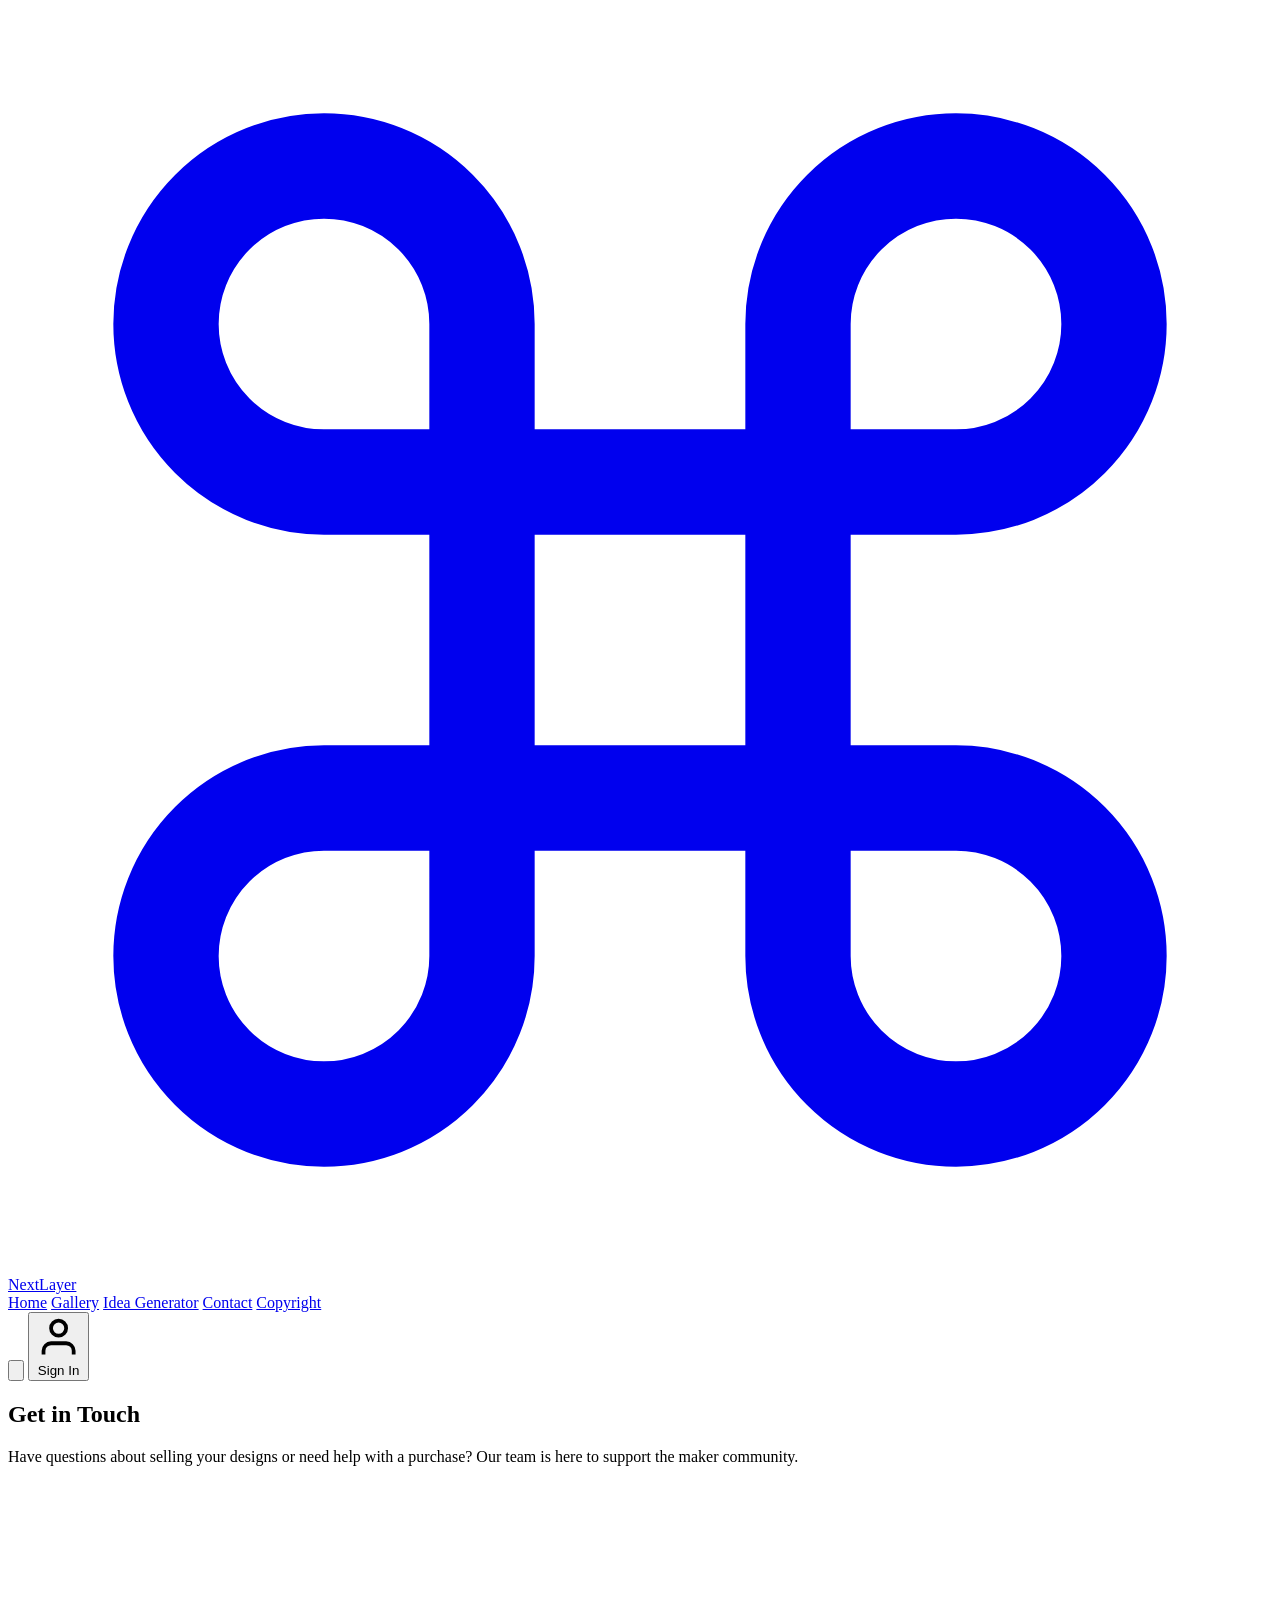
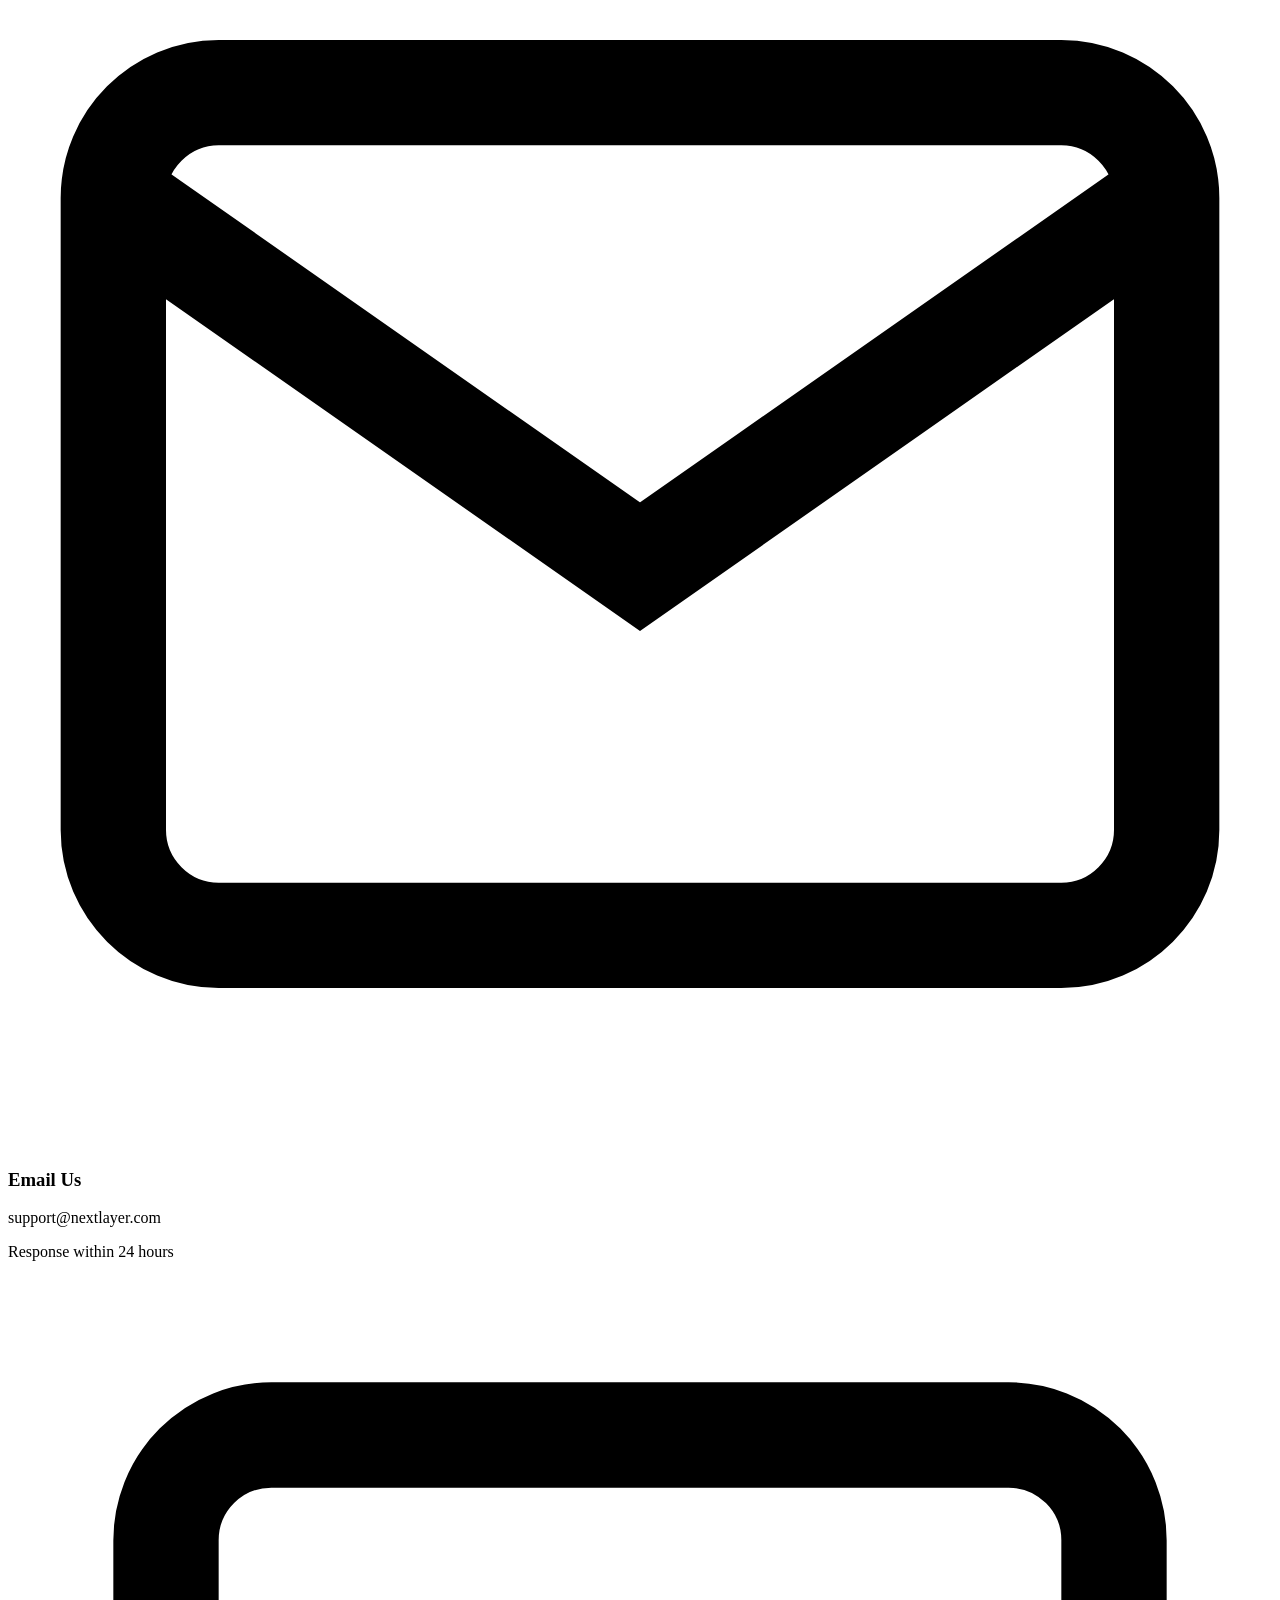
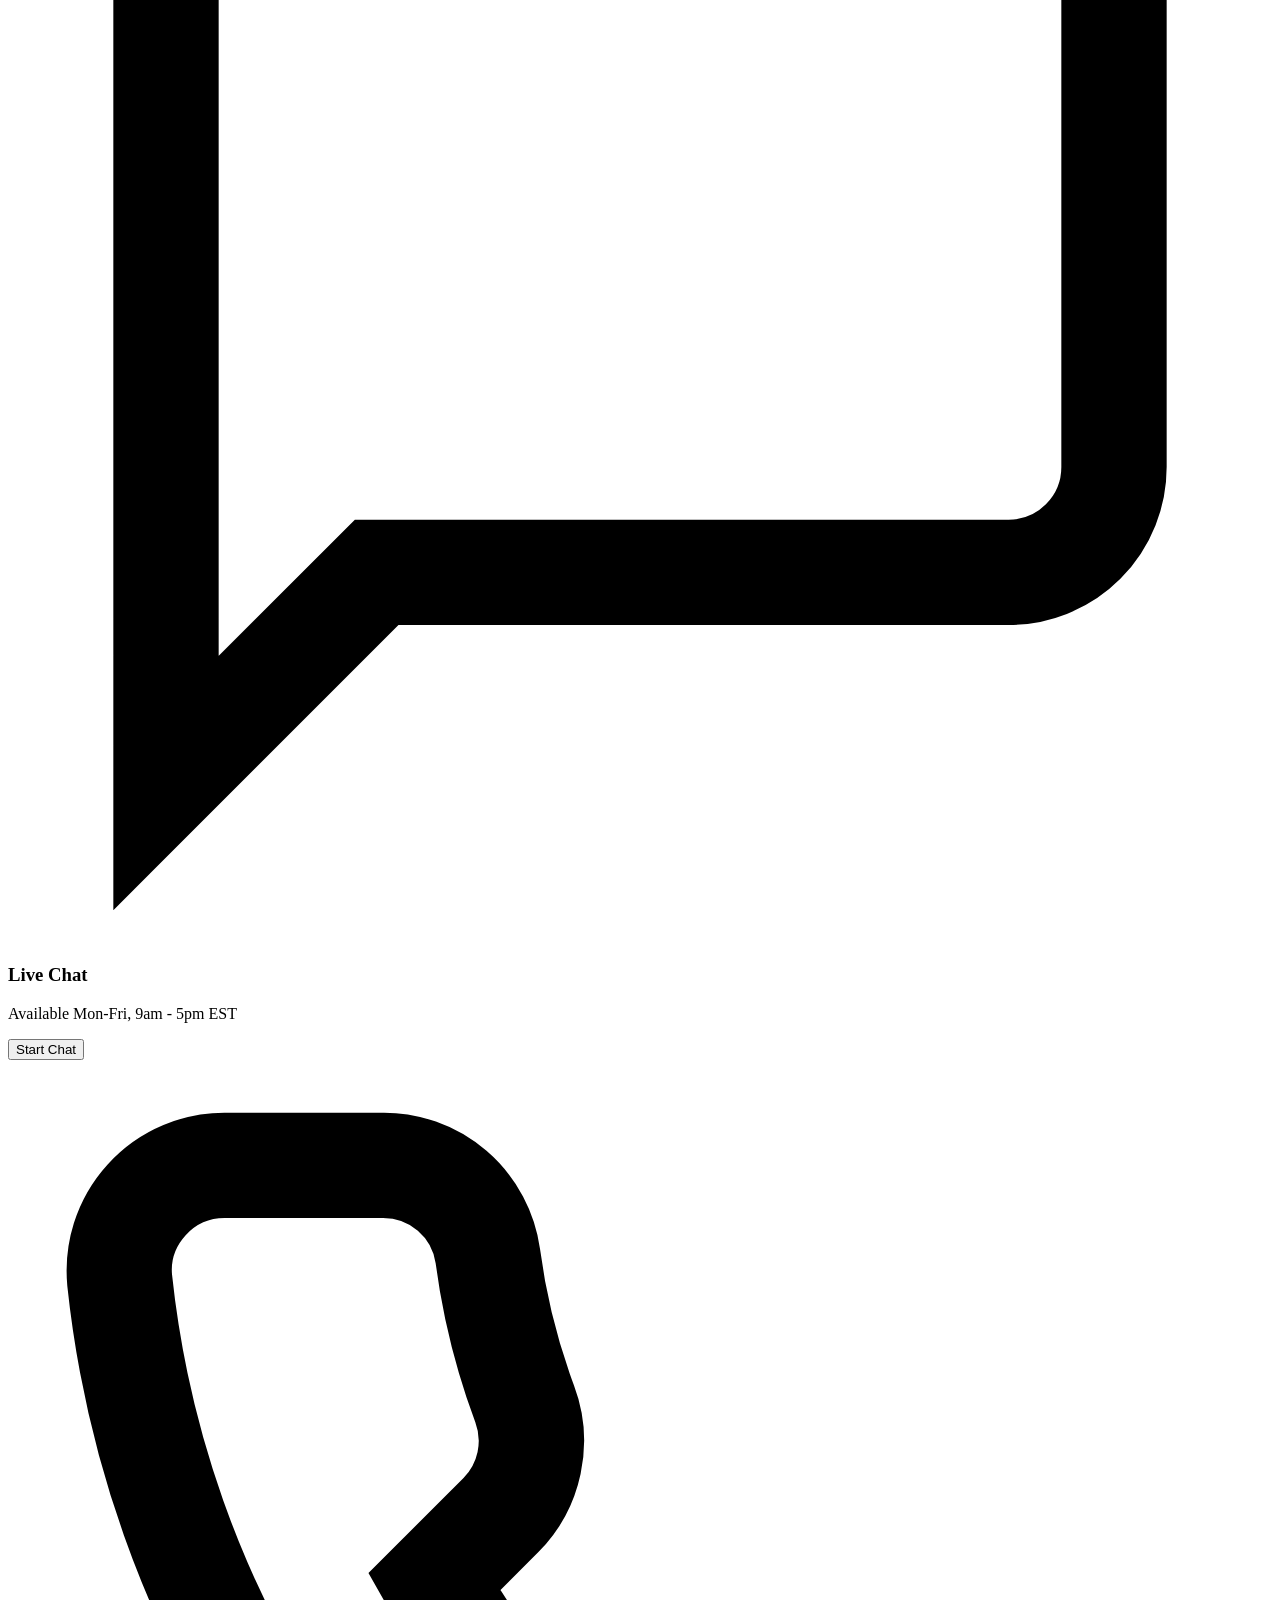
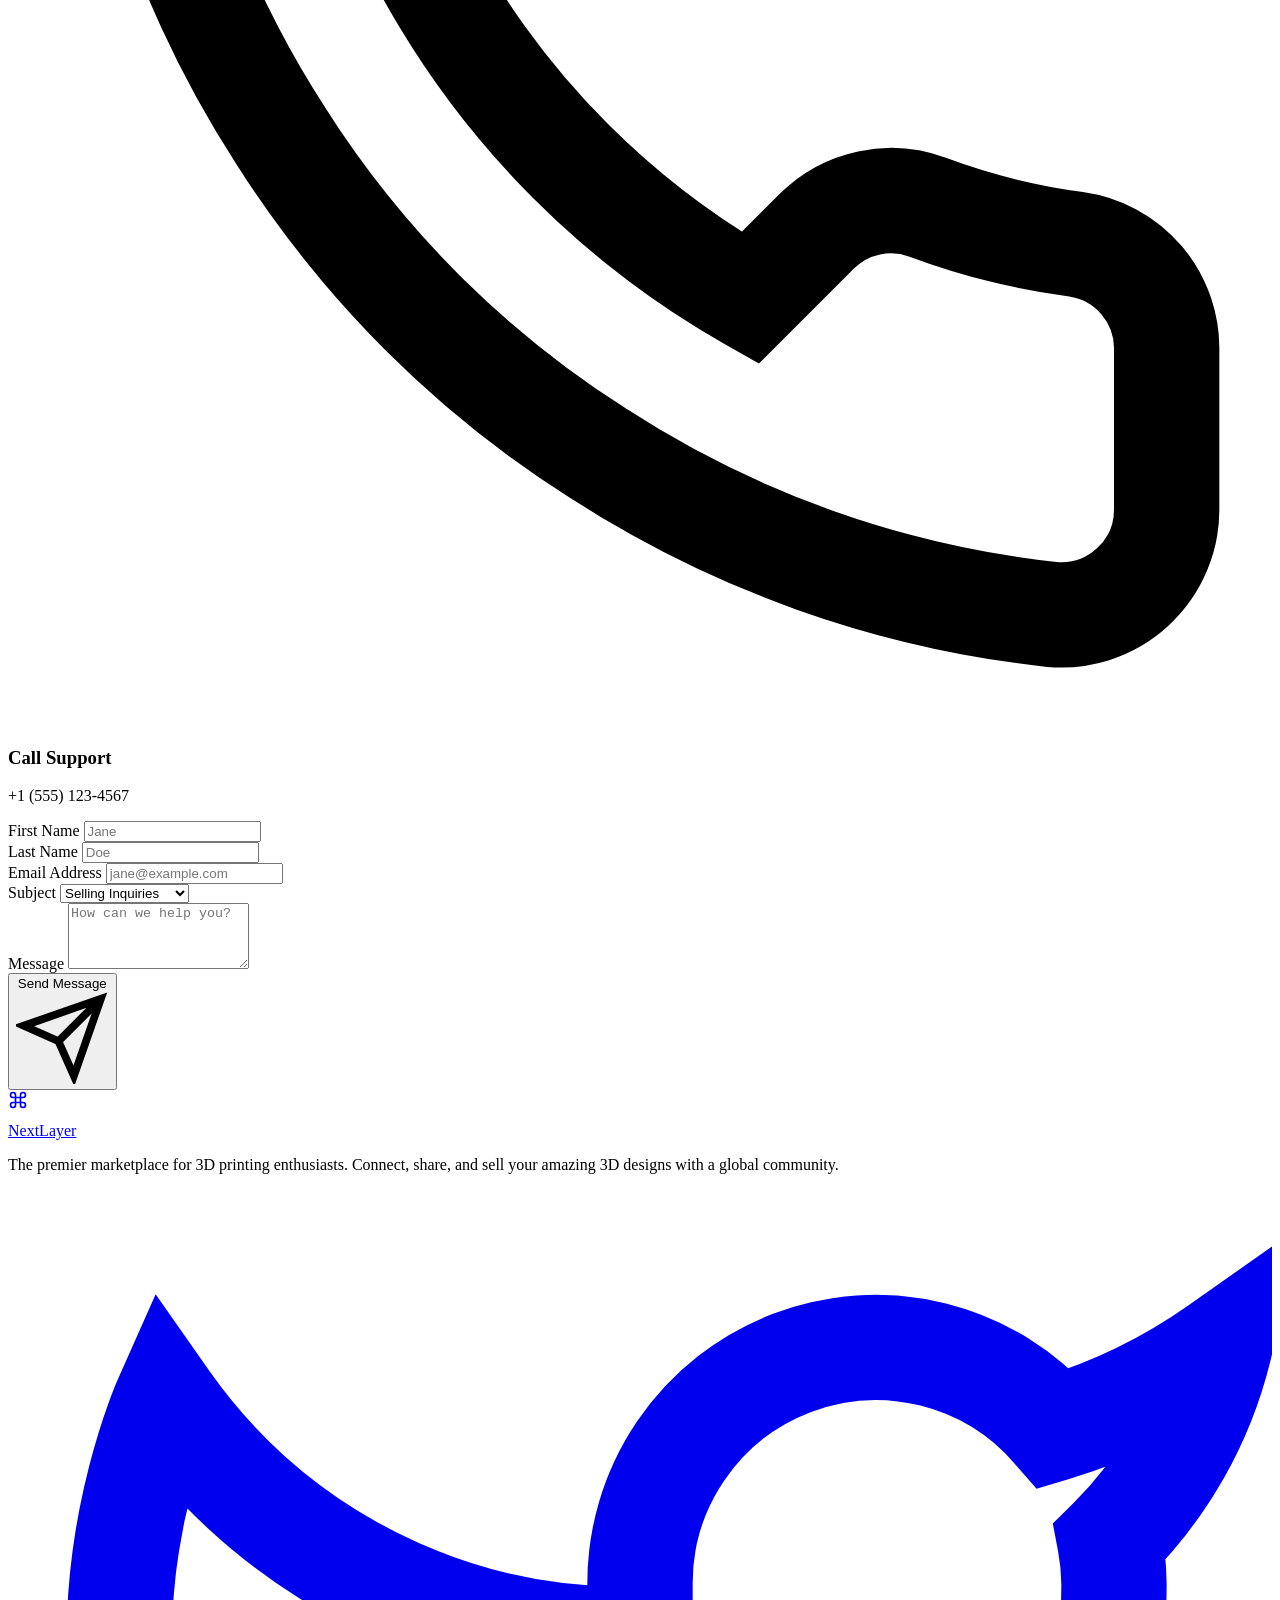
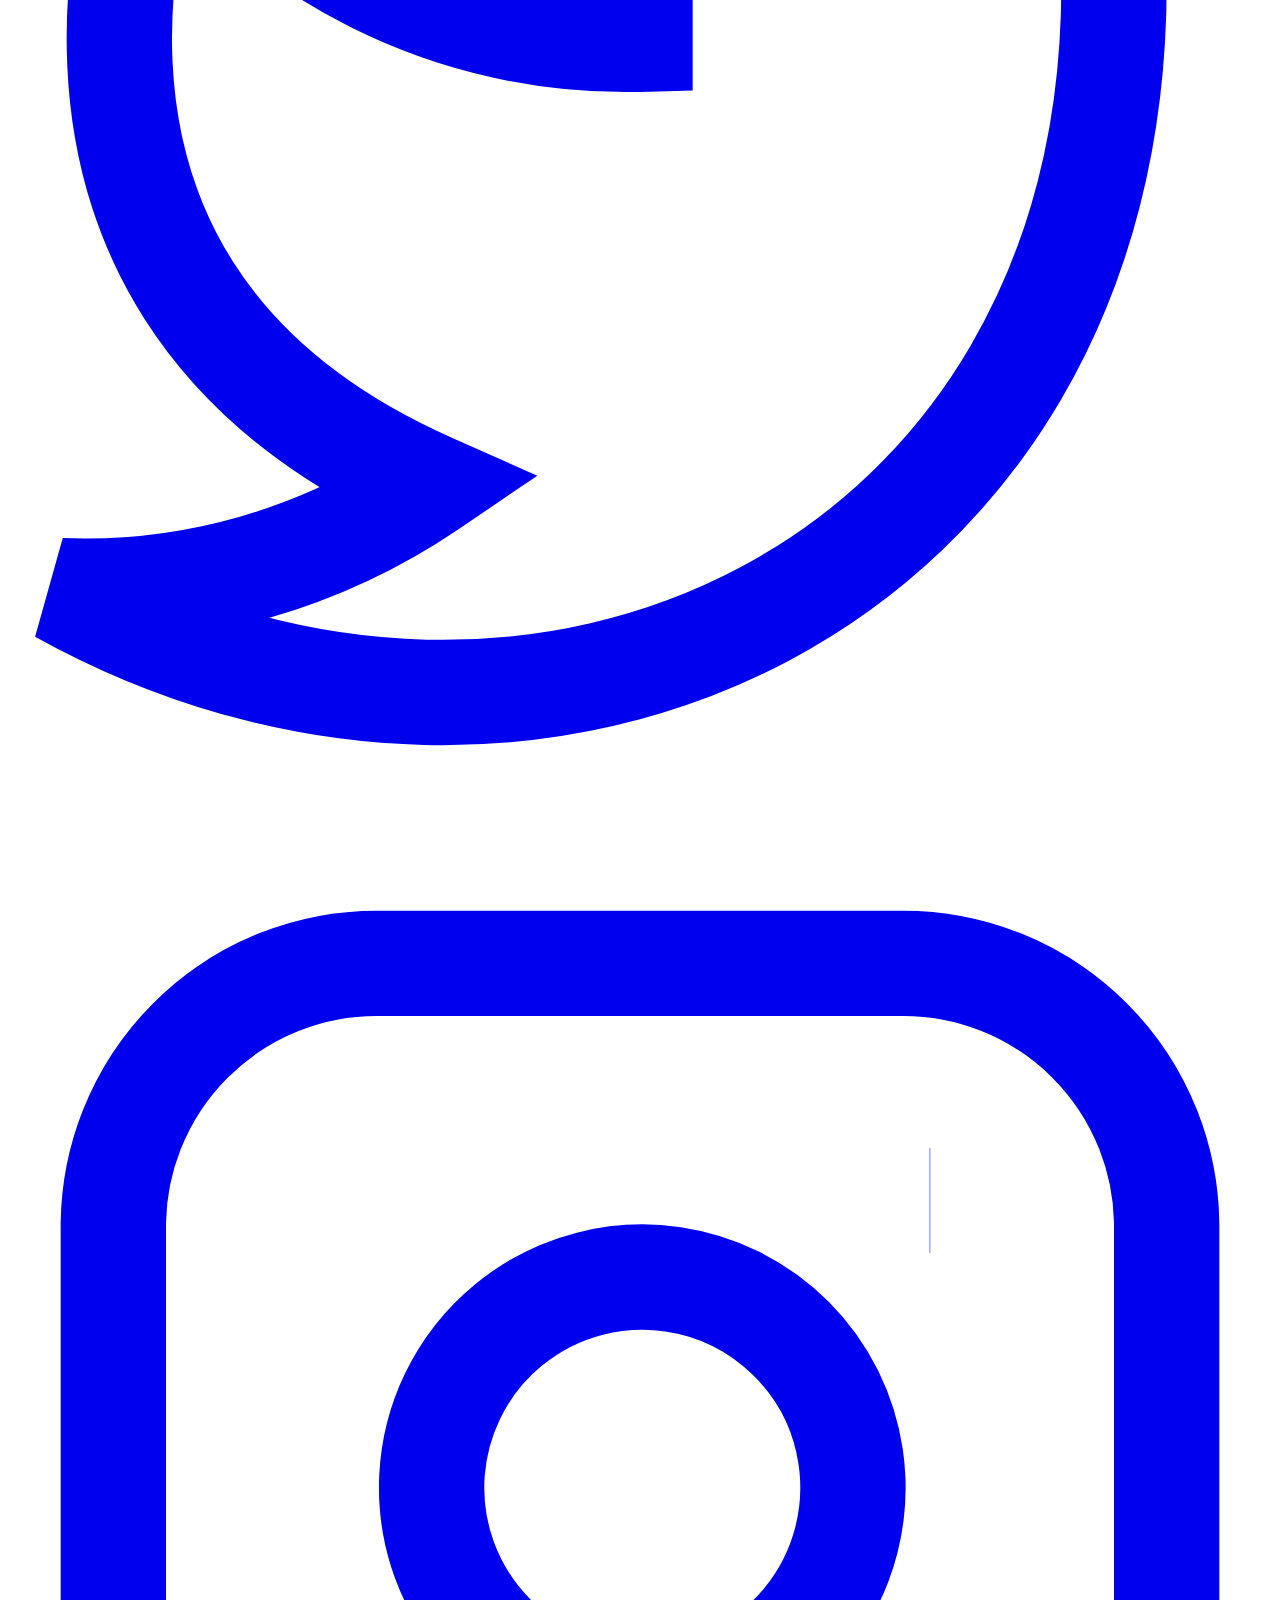
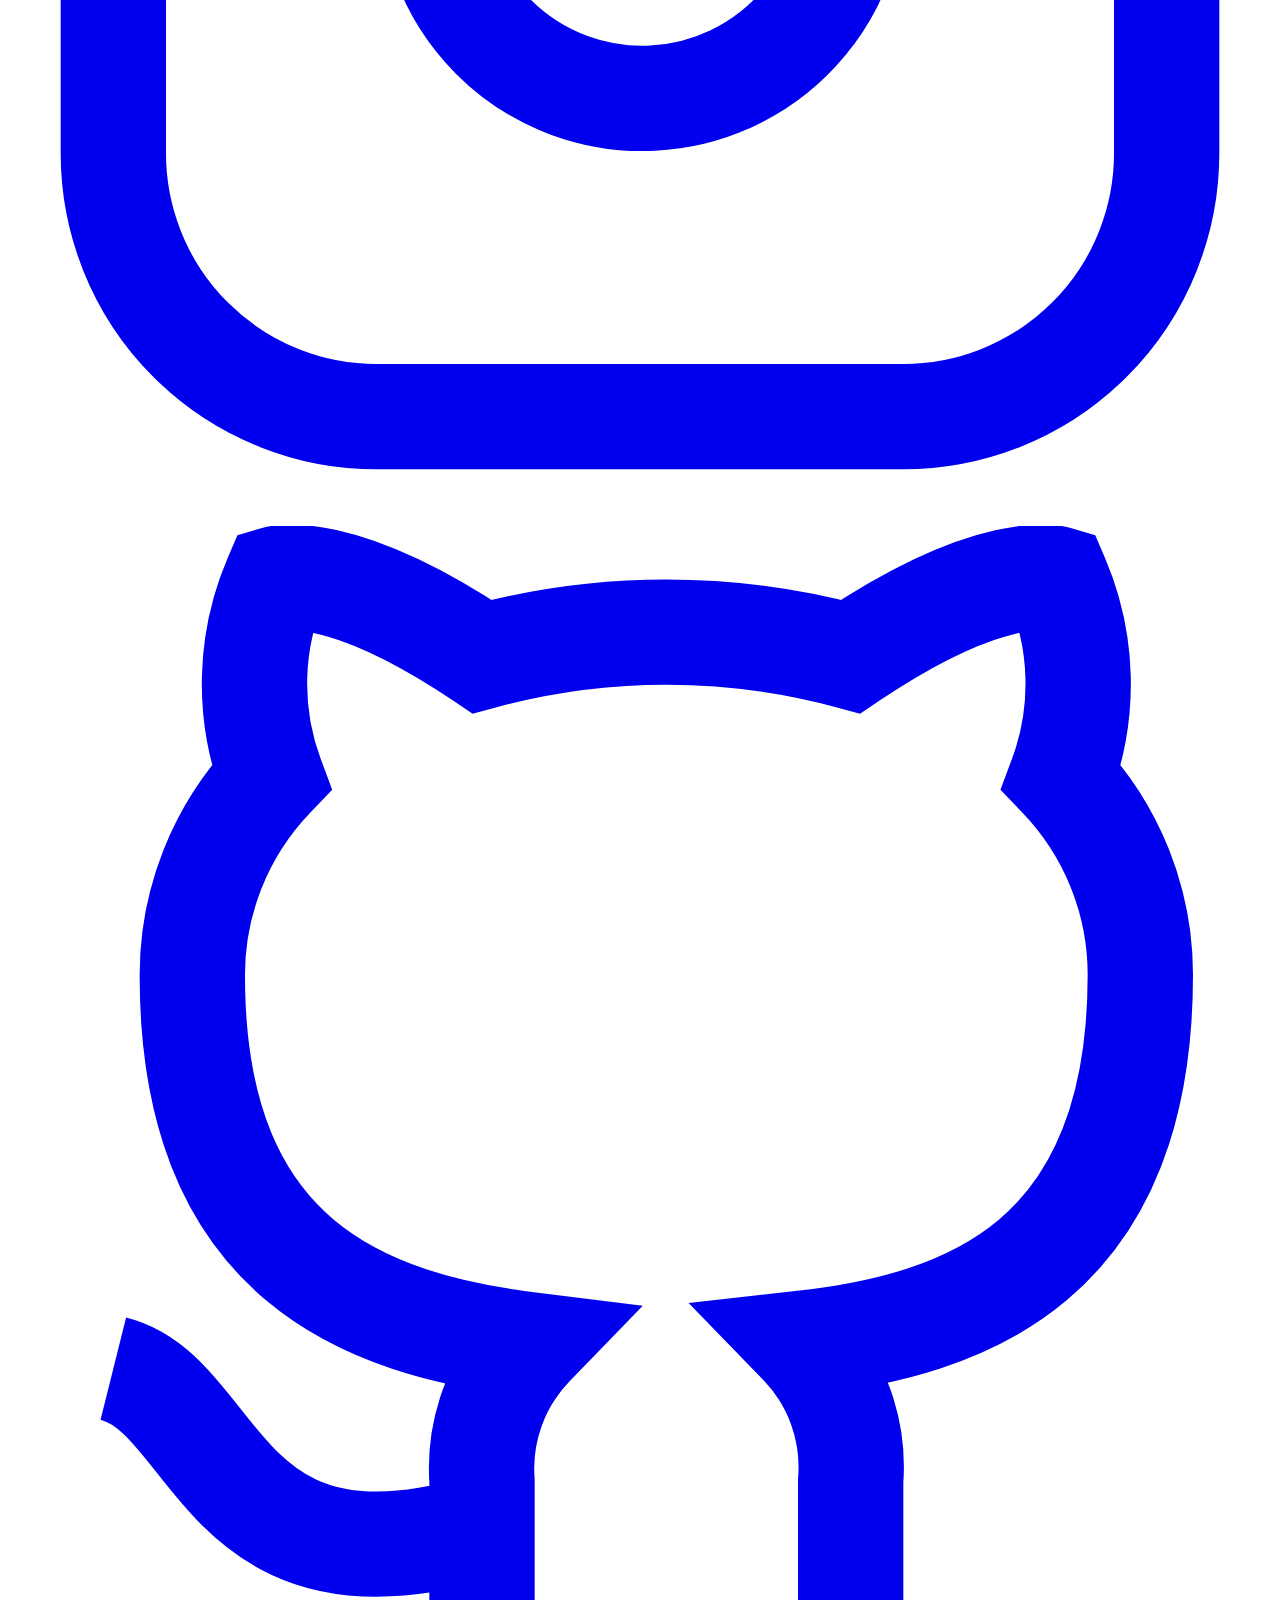
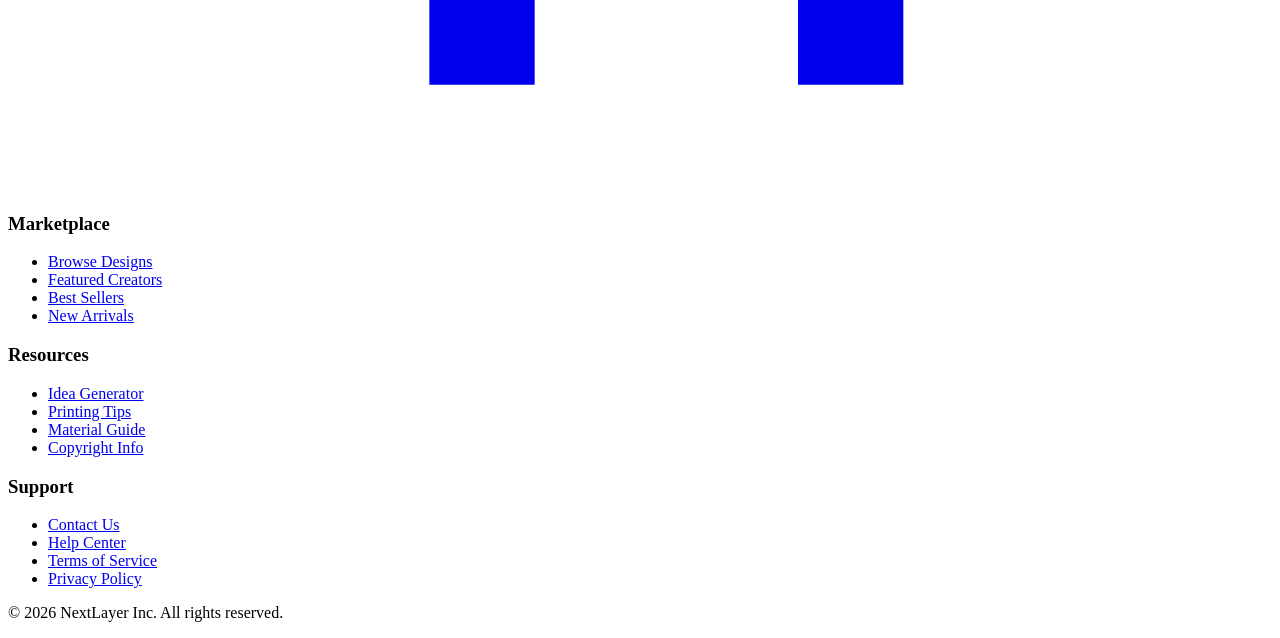
==== contact.html @ 0b41733d "Add files via upload" ====
<!DOCTYPE html>
<html lang="en">
<head>
    <meta charset="UTF-8">
    <meta name="viewport" content="width=device-width, initial-scale=1.0">
    <title>Contact - NextLayer</title>
    <link rel="stylesheet" href="styles/main.css">
    <link rel="preconnect" href="https://fonts.googleapis.com">
    <link rel="preconnect" href="https://fonts.gstatic.com" crossorigin>
    <link href="https://fonts.googleapis.com/css2?family=Inter:wght@400;500;600;700;800;900&display=swap" rel="stylesheet">
</head>
<body>
    <!-- Navigation -->
    <nav class="navbar">
        <div class="container navbar-container">
            <a href="index.html" class="navbar-logo">
                <div class="logo-icon">
                    <svg viewBox="0 0 24 24" fill="none" stroke="currentColor" stroke-width="2">
                        <path d="M18 3a3 3 0 00-3 3v12a3 3 0 003 3 3 3 0 003-3 3 3 0 00-3-3H6a3 3 0 00-3 3 3 3 0 003 3 3 3 0 003-3V6a3 3 0 00-3-3 3 3 0 00-3 3 3 3 0 003 3h12a3 3 0 003-3 3 3 0 00-3-3z"/>
                    </svg>
                </div>
                <span class="logo-text">NextLayer</span>
            </a>

            <div class="navbar-menu">
                <a href="index.html" class="navbar-link">Home</a>
                <a href="gallery.html" class="navbar-link">Gallery</a>
                <a href="generator.html" class="navbar-link">Idea Generator</a>
                <a href="contact.html" class="navbar-link active">Contact</a>
                <a href="copyright.html" class="navbar-link">Copyright</a>
            </div>

            <div class="navbar-actions">
                <button class="search-btn" aria-label="Search">
                    <svg class="icon" viewBox="0 0 24 24" fill="none" stroke="currentColor" stroke-width="2">
                        <circle cx="11" cy="11" r="8"/>
                        <path d="m21 21-4.35-4.35"/>
                    </svg>
                </button>
                <button class="signin-btn">
                    <svg class="icon" viewBox="0 0 24 24" fill="none" stroke="currentColor" stroke-width="2">
                        <path d="M20 21v-2a4 4 0 00-4-4H8a4 4 0 00-4 4v2"/>
                        <circle cx="12" cy="7" r="4"/>
                    </svg>
                    <span>Sign In</span>
                </button>
            </div>
        </div>
    </nav>

    <!-- Contact Section -->
    <section class="contact-section">
        <div class="container">
            <div class="contact-grid">
                <div class="contact-info">
                    <h1 class="page-title">Get in Touch</h1>
                    <p class="contact-intro">
                        Have questions about selling your designs or need help with a purchase? Our team is here to support the maker community.
                    </p>

                    <div class="contact-methods">
                        <div class="contact-method">
                            <div class="contact-icon bg-indigo">
                                <svg viewBox="0 0 24 24" fill="none" stroke="currentColor" stroke-width="2">
                                    <path d="M4 4h16c1.1 0 2 .9 2 2v12c0 1.1-.9 2-2 2H4c-1.1 0-2-.9-2-2V6c0-1.1.9-2 2-2z"/>
                                    <polyline points="22,6 12,13 2,6"/>
                                </svg>
                            </div>
                            <div class="contact-details">
                                <h3 class="contact-title">Email Us</h3>
                                <p class="contact-text">support@nextlayer.com</p>
                                <p class="contact-badge">Response within 24 hours</p>
                            </div>
                        </div>

                        <div class="contact-method">
                            <div class="contact-icon bg-purple">
                                <svg viewBox="0 0 24 24" fill="none" stroke="currentColor" stroke-width="2">
                                    <path d="M21 15a2 2 0 01-2 2H7l-4 4V5a2 2 0 012-2h14a2 2 0 012 2z"/>
                                </svg>
                            </div>
                            <div class="contact-details">
                                <h3 class="contact-title">Live Chat</h3>
                                <p class="contact-text">Available Mon-Fri, 9am - 5pm EST</p>
                                <button class="contact-link">Start Chat</button>
                            </div>
                        </div>

                        <div class="contact-method">
                            <div class="contact-icon bg-orange">
                                <svg viewBox="0 0 24 24" fill="none" stroke="currentColor" stroke-width="2">
                                    <path d="M22 16.92v3a2 2 0 01-2.18 2 19.79 19.79 0 01-8.63-3.07 19.5 19.5 0 01-6-6 19.79 19.79 0 01-3.07-8.67A2 2 0 014.11 2h3a2 2 0 012 1.72 12.84 12.84 0 00.7 2.81 2 2 0 01-.45 2.11L8.09 9.91a16 16 0 006 6l1.27-1.27a2 2 0 012.11-.45 12.84 12.84 0 002.81.7A2 2 0 0122 16.92z"/>
                                </svg>
                            </div>
                            <div class="contact-details">
                                <h3 class="contact-title">Call Support</h3>
                                <p class="contact-text">+1 (555) 123-4567</p>
                            </div>
                        </div>
                    </div>
                </div>

                <div class="contact-form-wrapper">
                    <form class="contact-form">
                        <div class="form-row">
                            <div class="form-group">
                                <label class="form-label">First Name</label>
                                <input type="text" class="form-input" placeholder="Jane" required>
                            </div>
                            <div class="form-group">
                                <label class="form-label">Last Name</label>
                                <input type="text" class="form-input" placeholder="Doe" required>
                            </div>
                        </div>
                        <div class="form-group">
                            <label class="form-label">Email Address</label>
                            <input type="email" class="form-input" placeholder="jane@example.com" required>
                        </div>
                        <div class="form-group">
                            <label class="form-label">Subject</label>
                            <select class="form-input">
                                <option>Selling Inquiries</option>
                                <option>Purchase Support</option>
                                <option>Technical Issue</option>
                                <option>Other</option>
                            </select>
                        </div>
                        <div class="form-group">
                            <label class="form-label">Message</label>
                            <textarea class="form-input form-textarea" rows="4" placeholder="How can we help you?" required></textarea>
                        </div>
                        <button type="submit" class="btn btn-primary btn-full">
                            <span>Send Message</span>
                            <svg class="icon" viewBox="0 0 24 24" fill="none" stroke="currentColor" stroke-width="2">
                                <path d="M22 2L11 13M22 2l-7 20-4-9-9-4 20-7z"/>
                            </svg>
                        </button>
                    </form>
                </div>
            </div>
        </div>
    </section>

    <!-- Footer -->
    <footer class="footer">
        <div class="container footer-container">
            <div class="footer-grid">
                <div>
                    <a href="index.html" class="footer-brand">
                        <div class="logo-icon" style="width: 32px; height: 32px;">
                            <svg viewBox="0 0 24 24" fill="none" stroke="currentColor" stroke-width="2" style="width: 20px; height: 20px;">
                                <path d="M18 3a3 3 0 00-3 3v12a3 3 0 003 3 3 3 0 003-3 3 3 0 00-3-3H6a3 3 0 00-3 3 3 3 0 003 3 3 3 0 003-3V6a3 3 0 00-3-3 3 3 0 00-3 3 3 3 0 003 3h12a3 3 0 003-3 3 3 0 00-3-3z"/>
                            </svg>
                        </div>
                        <span class="logo-text">NextLayer</span>
                    </a>
                    <p class="footer-description">
                        The premier marketplace for 3D printing enthusiasts. Connect, share, and sell your amazing 3D designs with a global community.
                    </p>
                    <div class="social-links">
                        <a href="#" class="social-link" aria-label="Twitter">
                            <svg viewBox="0 0 24 24" fill="none" stroke="currentColor" stroke-width="2">
                                <path d="M23 3a10.9 10.9 0 01-3.14 1.53 4.48 4.48 0 00-7.86 3v1A10.66 10.66 0 013 4s-4 9 5 13a11.64 11.64 0 01-7 2c9 5 20 0 20-11.5a4.5 4.5 0 00-.08-.83A7.72 7.72 0 0023 3z"/>
                            </svg>
                        </a>
                        <a href="#" class="social-link" aria-label="Instagram">
                            <svg viewBox="0 0 24 24" fill="none" stroke="currentColor" stroke-width="2">
                                <rect x="2" y="2" width="20" height="20" rx="5" ry="5"/>
                                <path d="M16 11.37A4 4 0 1112.63 8 4 4 0 0116 11.37z"/>
                                <line x1="17.5" y1="6.5" x2="17.51" y2="6.5"/>
                            </svg>
                        </a>
                        <a href="#" class="social-link" aria-label="GitHub">
                            <svg viewBox="0 0 24 24" fill="none" stroke="currentColor" stroke-width="2">
                                <path d="M9 19c-5 1.5-5-2.5-7-3m14 6v-3.87a3.37 3.37 0 00-.94-2.61c3.14-.35 6.44-1.54 6.44-7A5.44 5.44 0 0020 4.77 5.07 5.07 0 0019.91 1S18.73.65 16 2.48a13.38 13.38 0 00-7 0C6.27.65 5.09 1 5.09 1A5.07 5.07 0 005 4.77a5.44 5.44 0 00-1.5 3.78c0 5.42 3.3 6.61 6.44 7A3.37 3.37 0 009 18.13V22"/>
                            </svg>
                        </a>
                    </div>
                </div>

                <div>
                    <h3 class="footer-section-title">Marketplace</h3>
                    <ul class="footer-links">
                        <li><a href="gallery.html" class="footer-link">Browse Designs</a></li>
                        <li><a href="#" class="footer-link">Featured Creators</a></li>
                        <li><a href="#" class="footer-link">Best Sellers</a></li>
                        <li><a href="#" class="footer-link">New Arrivals</a></li>
                    </ul>
                </div>

                <div>
                    <h3 class="footer-section-title">Resources</h3>
                    <ul class="footer-links">
                        <li><a href="generator.html" class="footer-link">Idea Generator</a></li>
                        <li><a href="#" class="footer-link">Printing Tips</a></li>
                        <li><a href="#" class="footer-link">Material Guide</a></li>
                        <li><a href="copyright.html" class="footer-link">Copyright Info</a></li>
                    </ul>
                </div>

                <div>
                    <h3 class="footer-section-title">Support</h3>
                    <ul class="footer-links">
                        <li><a href="contact.html" class="footer-link">Contact Us</a></li>
                        <li><a href="#" class="footer-link">Help Center</a></li>
                        <li><a href="#" class="footer-link">Terms of Service</a></li>
                        <li><a href="#" class="footer-link">Privacy Policy</a></li>
                    </ul>
                </div>
            </div>
            <div class="footer-bottom">
                <p class="footer-copyright">&copy; 2026 NextLayer Inc. All rights reserved.</p>
            </div>
        </div>
    </footer>
</body>
</html>
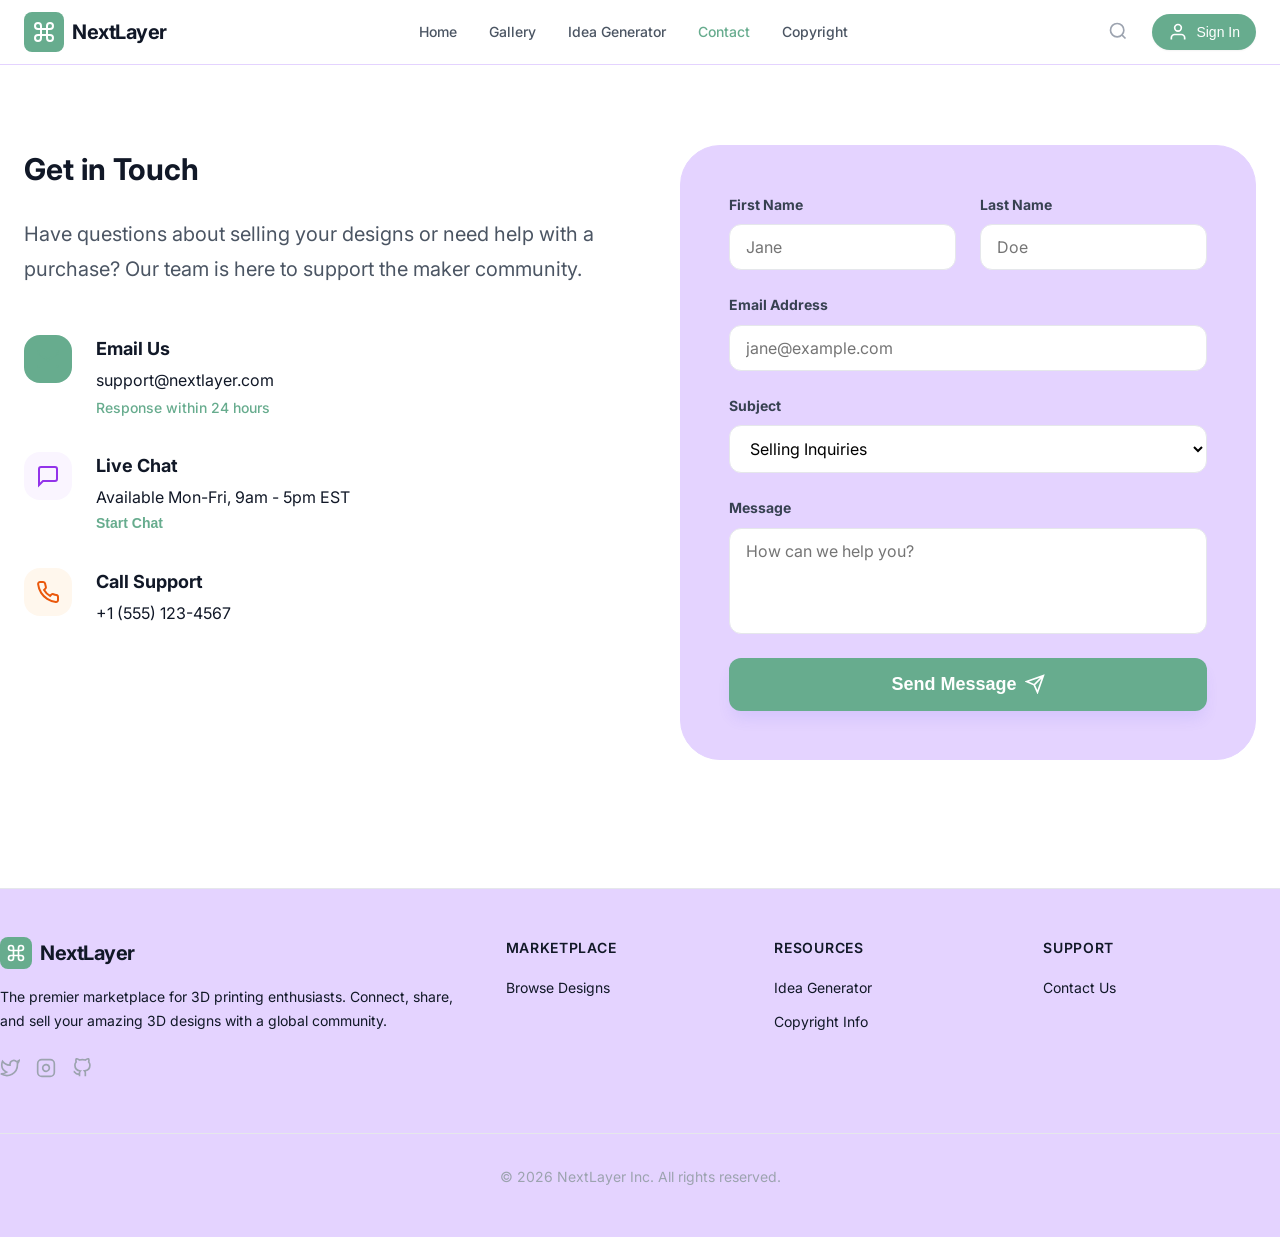
==== commit 79777035: "Add files via upload" ====
--- a/contact.html
+++ b/contact.html
@@ -182,9 +182,6 @@
                     <h3 class="footer-section-title">Marketplace</h3>
                     <ul class="footer-links">
                         <li><a href="gallery.html" class="footer-link">Browse Designs</a></li>
-                        <li><a href="#" class="footer-link">Featured Creators</a></li>
-                        <li><a href="#" class="footer-link">Best Sellers</a></li>
-                        <li><a href="#" class="footer-link">New Arrivals</a></li>
                     </ul>
                 </div>
 
@@ -192,8 +189,6 @@
                     <h3 class="footer-section-title">Resources</h3>
                     <ul class="footer-links">
                         <li><a href="generator.html" class="footer-link">Idea Generator</a></li>
-                        <li><a href="#" class="footer-link">Printing Tips</a></li>
-                        <li><a href="#" class="footer-link">Material Guide</a></li>
                         <li><a href="copyright.html" class="footer-link">Copyright Info</a></li>
                     </ul>
                 </div>
@@ -202,9 +197,6 @@
                     <h3 class="footer-section-title">Support</h3>
                     <ul class="footer-links">
                         <li><a href="contact.html" class="footer-link">Contact Us</a></li>
-                        <li><a href="#" class="footer-link">Help Center</a></li>
-                        <li><a href="#" class="footer-link">Terms of Service</a></li>
-                        <li><a href="#" class="footer-link">Privacy Policy</a></li>
                     </ul>
                 </div>
             </div>
--- a/styles/main.css
+++ b/styles/main.css
@@ -0,0 +1,1575 @@
+/* Reset and Base Styles */
+* {
+    margin: 0;
+    padding: 0;
+    box-sizing: border-box;
+}
+
+:root {
+    --color-purple: #e4d3ff;
+    --color-green: #67ac8e;
+    --color-pink: #ffb4b4;
+    --color-brown: #ae7373;
+    --color-gray-200: #e5e7eb;
+    --color-gray-400: #9ca3af;
+    --color-gray-500: #6b7280;
+    --color-gray-600: #4b5563;
+    --color-gray-700: #374151;
+    --color-gray-900: #111827;
+    --color-white: #ffffff;
+    --color-green-100: #d1fae5;
+    --color-green-600: #059669;
+    --color-blue-50: #eff6ff;
+    --color-blue-600: #2563eb;
+    --color-purple-50: #faf5ff;
+    --color-purple-600: #9333ea;
+    --color-orange-50: #fff7ed;
+    --color-orange-600: #ea580c;
+    --color-red-50: #fef2f2;
+    --color-red-600: #dc2626;
+}
+
+body {
+    font-family: "Playpen Sans",'Inter', -apple-system, BlinkMacSystemFont, 'Segoe UI', sans-serif;
+    color: var(--color-gray-900);
+    background-color: var(--color-white);
+    line-height: 1.6;
+    overflow-x: hidden;
+}
+
+.container {
+    max-width: 1280px;
+    margin: 0 auto;
+    padding: 0 1.5rem;
+}
+
+/* Navigation */
+.navbar {
+    position: sticky;
+    top: 0;
+    z-index: 1000;
+    background-color: rgba(255, 255, 255, 0.8);
+    backdrop-filter: blur(12px);
+    border-bottom: 1px solid var(--color-purple);
+}
+
+.navbar-container {
+    display: flex;
+    justify-content: space-between;
+    align-items: center;
+    height: 64px;
+}
+
+.navbar-logo {
+    display: flex;
+    align-items: center;
+    gap: 0.5rem;
+    text-decoration: none;
+    color: var(--color-gray-900);
+}
+
+.logo-icon {
+    width: 40px;
+    height: 40px;
+    background-color: var(--color-green);
+    border-radius: 0.5rem;
+    display: flex;
+    align-items: center;
+    justify-content: center;
+    color: var(--color-white);
+}
+
+.logo-icon svg {
+    width: 24px;
+    height: 24px;
+}
+
+.logo-text {
+    font-size: 1.25rem;
+    font-weight: 700;
+    letter-spacing: -0.025em;
+}
+
+.navbar-menu {
+    display: flex;
+    align-items: center;
+    gap: 2rem;
+}
+
+.navbar-link {
+    text-decoration: none;
+    color: var(--color-gray-600);
+    font-size: 0.875rem;
+    font-weight: 500;
+    transition: color 0.2s;
+}
+
+.navbar-link:hover,
+.navbar-link.active {
+    color: var(--color-green);
+}
+
+.navbar-actions {
+    display: flex;
+    align-items: center;
+    gap: 1rem;
+}
+
+.search-btn {
+    background: none;
+    border: none;
+    padding: 0.5rem;
+    color: var(--color-gray-400);
+    cursor: pointer;
+    transition: color 0.2s;
+}
+
+.search-btn:hover {
+    color: var(--color-green);
+}
+
+.signin-btn {
+    display: flex;
+    align-items: center;
+    gap: 0.5rem;
+    padding: 0.5rem 1rem;
+    background-color: var(--color-green);
+    color: var(--color-white);
+    border: none;
+    border-radius: 9999px;
+    font-size: 0.875rem;
+    font-weight: 500;
+    cursor: pointer;
+    box-shadow: 0 1px 2px rgba(0, 0, 0, 0.05);
+    transition: background-color 0.2s;
+}
+
+.signin-btn:hover {
+    background-color: var(--color-green);
+}
+
+.mobile-menu-btn {
+    display: none;
+    background: none;
+    border: none;
+    padding: 0.5rem;
+    color: var(--color-gray-600);
+    cursor: pointer;
+}
+
+.mobile-menu {
+    display: none;
+    background-color: var(--color-white);
+    border-bottom: 1px solid var(--color-purple);
+    padding: 1rem;
+}
+
+.mobile-menu.active {
+    display: block;
+}
+
+.mobile-menu-link {
+    display: block;
+    padding: 0.75rem;
+    text-decoration: none;
+    color: var(--color-gray-700);
+    font-weight: 500;
+    border-radius: 0.375rem;
+    transition: all 0.2s;
+}
+
+.mobile-menu-link:hover {
+    color: var(--color-green);
+    background-color: var(--color-purple);
+}
+
+/* Hero Section */
+.hero-section {
+    padding: 5rem 0 8rem;
+    background-color: var(--color-purple);
+}
+
+.hero-grid {
+    display: grid;
+    grid-template-columns: 1fr;
+    gap: 3rem;
+    align-items: center;
+}
+
+.hero-title {
+    font-size: 3rem;
+    font-weight: 700;
+    line-height: 1.1;
+    color: var(--color-gray-900);
+    margin-bottom: 1.5rem;
+}
+
+.text-gradient {
+    color: var(--color-green);
+}
+
+.hero-description {
+    font-size: 1.25rem;
+    color: var(--color-gray-600);
+    line-height: 1.75;
+    max-width: 32rem;
+    margin-bottom: 2.5rem;
+}
+
+.hero-buttons {
+    display: flex;
+    flex-direction: column;
+    gap: 1rem;
+}
+
+.btn {
+    display: inline-flex;
+    align-items: center;
+    justify-content: center;
+    gap: 0.5rem;
+    padding: 1rem 2rem;
+    border-radius: 0.75rem;
+    font-weight: 700;
+    font-size: 1.125rem;
+    text-decoration: none;
+    border: none;
+    cursor: pointer;
+    transition: all 0.3s;
+}
+
+.btn-primary {
+    background-color: var(--color-green);
+    color: var(--color-white);
+    box-shadow: 0 10px 15px -3px rgba(79, 70, 229, 0.1);
+}
+
+.btn-primary:hover {
+    background-color: var(--color-green);
+    box-shadow: 0 20px 25px -5px rgba(79, 70, 229, 0.2);
+}
+
+.btn-secondary {
+    background-color: var(--color-white);
+    color: var(--color-gray-900);
+    border: 2px solid var(--color-purple);
+}
+
+.btn-secondary:hover {
+    background-color: var(--color-purple);
+}
+
+.btn-secondary-white {
+    background-color: rgba(255, 255, 255, 0.1);
+    color: var(--color-white);
+}
+
+.btn-secondary-white:hover {
+    background-color: rgba(255, 255, 255, 0.2);
+}
+
+.btn-outline {
+    background-color: var(--color-white);
+    color: var(--color-gray-700);
+    border: 1px solid var(--color-gray-200);
+    padding: 0.5rem 1.5rem;
+    font-size: 0.875rem;
+    border-radius: 0.5rem;
+}
+
+.btn-outline:hover {
+    background-color: var(--color-purple);
+}
+
+.btn-white {
+    background-color: var(--color-white);
+    color: var(--color-green);
+    padding: 0.75rem 2rem;
+}
+
+.btn-white:hover {
+    background-color: var(--color-purple);
+}
+
+.google-icon {
+    width: 20px;
+    height: 20px;
+}
+
+.icon {
+    width: 20px;
+    height: 20px;
+}
+
+.image-container {
+    position: relative;
+    border-radius: 1rem;
+    overflow: hidden;
+    box-shadow: 0 25px 50px -12px rgba(0, 0, 0, 0.25);
+    border: 8px solid var(--color-white);
+}
+
+.main-image {
+    width: 100%;
+    height: 500px;
+    object-fit: cover;
+    display: block;
+}
+
+.stat-card {
+    display: none;
+    position: absolute;
+    bottom: -1.5rem;
+    left: -1.5rem;
+    background-color: var(--color-white);
+    padding: 1.5rem;
+    border-radius: 1rem;
+    box-shadow: 0 20px 25px -5px rgba(0, 0, 0, 0.1);
+    border: 1px solid var(--color-purple);
+}
+
+.stat-icon {
+    width: 48px;
+    height: 48px;
+    background-color: var(--color-green-100);
+    border-radius: 9999px;
+    display: flex;
+    align-items: center;
+    justify-content: center;
+    color: var(--color-green-600);
+}
+
+.stat-icon svg {
+    width: 24px;
+    height: 24px;
+}
+
+.stat-value {
+    font-size: 0.875rem;
+    font-weight: 700;
+    color: var(--color-gray-900);
+}
+
+.stat-label {
+    font-size: 0.75rem;
+    color: var(--color-purple0);
+    font-weight: 500;
+}
+
+.stat-info {
+    display: flex;
+    flex-direction: column;
+}
+
+/* Sections */
+.section-white {
+    padding: 3rem 0;
+    background-color: var(--color-white);
+}
+
+.section-header {
+    text-align: center;
+    margin-bottom: 4rem;
+}
+
+.section-title {
+    font-size: 1.875rem;
+    font-weight: 700;
+    color: var(--color-gray-900);
+    margin-bottom: 1rem;
+}
+
+.section-description {
+    font-size: 1.125rem;
+    color: var(--color-purple0);
+    max-width: 42rem;
+    margin: 0 auto;
+}
+
+/* Features Grid */
+.features-grid {
+    display: grid;
+    grid-template-columns: 1fr;
+    gap: 3rem;
+}
+
+.feature-card {
+    padding: 2rem;
+    border-radius: 1.5rem;
+    background-color: var(--color-pink);
+    border: 1px solid var(--color-purple);
+    transition: all 0.3s;
+}
+
+.feature-card:hover {
+    border-color: var(--color-green);
+    box-shadow: 0 25px 50px -12px rgba(79, 70, 229, 0.1);
+}
+
+.feature-icon {
+    width: 56px;
+    height: 56px;
+    border-radius: 1rem;
+    display: flex;
+    align-items: center;
+    justify-content: center;
+    margin-bottom: 1.5rem;
+    transition: transform 0.3s;
+}
+
+.feature-card:hover .feature-icon {
+    transform: scale(1.1);
+}
+
+.feature-icon svg {
+    width: 28px;
+    height: 28px;
+}
+
+.bg-blue {
+    background-color: var(--color-blue-50);
+    color: var(--color-blue-600);
+}
+
+.bg-purple {
+    background-color: var(--color-purple-50);
+    color: var(--color-purple-600);
+}
+
+.bg-orange {
+    background-color: var(--color-orange-50);
+    color: var(--color-orange-600);
+}
+
+.bg-indigo {
+    background-color: var(--color-green);
+    color: var(--color-green);
+}
+
+.feature-title {
+    font-size: 1.25rem;
+    font-weight: 700;
+    color: var(--color-gray-900);
+    margin-bottom: 0.75rem;
+}
+
+.feature-description {
+    color: var(--color-purple0);
+    line-height: 1.75;
+    font-weight: 500;
+}
+
+/* CTA Card */
+.cta-card {
+    background-color: var(--color-brown);
+    border-radius: 2.5rem;
+    padding: 3rem;
+    position: relative;
+    overflow: hidden;
+}
+
+.cta-content {
+    position: relative;
+    z-index: 10;
+    max-width: 42rem;
+}
+
+.cta-title {
+    font-size: 2.25rem;
+    font-weight: 700;
+    color: var(--color-white);
+    margin-bottom: 1.5rem;
+}
+
+.cta-description {
+    font-size: 1.125rem;
+    color: var(--color-gray-900);
+    line-height: 1.75;
+    font-weight: 500;
+    margin-bottom: 2.5rem;
+}
+
+.cta-buttons {
+    display: flex;
+    flex-wrap: wrap;
+    gap: 1rem;
+}
+/*
+.cta-blob {
+    position: absolute;
+    border-radius: 9999px;
+    filter: blur(120px);
+}
+
+.cta-blob-1 {
+    top: 0;
+    right: 0;
+    width: 384px;
+    height: 384px;
+    background-color: rgba(79, 70, 229, 0.2);
+    margin-right: -80px;
+    margin-top: -80px;
+}
+
+.cta-blob-2 {
+    bottom: 0;
+    right: 0;
+    width: 256px;
+    height: 256px;
+    background-color: rgba(147, 51, 234, 0.2);
+    margin-right: 80px;
+    margin-bottom: 80px;
+}
+    */
+
+/* Footer */
+.footer {
+    background-color: var(--color-purple);
+    border-top: 1px solid var(--color-gray-200);
+}
+
+.footer-container {
+    padding: 3rem 0;
+}
+
+.footer-grid {
+    display: grid;
+    grid-template-columns: 1fr;
+    gap: 2rem;
+}
+
+.footer-brand {
+    display: flex;
+    align-items: center;
+    gap: 0.5rem;
+    text-decoration: none;
+    color: var(--color-gray-900);
+    margin-bottom: 1rem;
+}
+
+.footer-description {
+    font-size: 0.875rem;
+    color: var(--color-purple0);
+    line-height: 1.75;
+    margin-bottom: 1.5rem;
+}
+
+.social-links {
+    display: flex;
+    gap: 1rem;
+}
+
+.social-link {
+    color: var(--color-gray-400);
+    transition: color 0.2s;
+}
+
+.social-link:hover {
+    color: var(--color-green);
+}
+
+.social-link svg {
+    width: 20px;
+    height: 20px;
+}
+
+.footer-section-title {
+    font-size: 0.875rem;
+    font-weight: 600;
+    color: var(--color-gray-900);
+    text-transform: uppercase;
+    letter-spacing: 0.05em;
+    margin-bottom: 1rem;
+}
+
+.footer-links {
+    list-style: none;
+    display: flex;
+    flex-direction: column;
+    gap: 0.5rem;
+}
+
+.footer-link {
+    font-size: 0.875rem;
+    color: var(--color-purple0);
+    text-decoration: none;
+    transition: color 0.2s;
+}
+
+.footer-link:hover {
+    color: var(--color-green);
+}
+
+.footer-bottom {
+    margin-top: 3rem;
+    padding-top: 2rem;
+    border-top: 1px solid var(--color-gray-200);
+    text-align: center;
+}
+
+.footer-copyright {
+    font-size: 0.875rem;
+    color: var(--color-gray-400);
+}
+
+/* Animations */
+@keyframes fadeInUp {
+    from {
+        opacity: 0;
+        transform: translateY(20px);
+    }
+    to {
+        opacity: 1;
+        transform: translateY(0);
+    }
+}
+
+@keyframes fadeInLeft {
+    from {
+        opacity: 0;
+        transform: translateX(-20px);
+    }
+    to {
+        opacity: 1;
+        transform: translateX(0);
+    }
+}
+
+@keyframes fadeInRight {
+    from {
+        opacity: 0;
+        transform: translateX(20px);
+    }
+    to {
+        opacity: 1;
+        transform: translateX(0);
+    }
+}
+
+.fade-in-up {
+    animation: fadeInUp 0.6s ease-out forwards;
+}
+
+.fade-in-left {
+    animation: fadeInLeft 0.6s ease-out forwards;
+}
+
+.fade-in-right {
+    animation: fadeInRight 0.8s ease-out forwards;
+}
+
+/* Gallery Page */
+.gallery-header {
+    background-color: var(--color-purple);
+    border-bottom: 1px solid var(--color-purple);
+    padding: 3rem 0;
+}
+
+.page-title {
+    font-size: 1.875rem;
+    font-weight: 700;
+    color: var(--color-gray-900);
+    margin-bottom: 1.5rem;
+}
+
+.search-container {
+    display: flex;
+    flex-direction: column;
+    gap: 1rem;
+    margin-bottom: 2rem;
+}
+
+.search-box {
+    position: relative;
+    flex-grow: 1;
+}
+
+.search-icon {
+    position: absolute;
+    left: 1rem;
+    top: 50%;
+    transform: translateY(-50%);
+    color: var(--color-gray-400);
+    width: 20px;
+    height: 20px;
+}
+
+.search-input {
+    width: 100%;
+    padding: 0.75rem 1rem 0.75rem 3rem;
+    background-color: var(--color-white);
+    border: 1px solid var(--color-gray-200);
+    border-radius: 0.75rem;
+    font-size: 1rem;
+    outline: none;
+    transition: all 0.2s;
+}
+
+.search-input:focus {
+    border-color: var(--color-green);
+    box-shadow: 0 0 0 3px rgba(79, 70, 229, 0.1);
+}
+
+.filter-btn {
+    display: flex;
+    align-items: center;
+    justify-content: center;
+    gap: 0.5rem;
+    padding: 0.75rem 1.5rem;
+    background-color: var(--color-white);
+    border: 1px solid var(--color-gray-200);
+    border-radius: 0.75rem;
+    font-weight: 500;
+    color: var(--color-gray-700);
+    cursor: pointer;
+    transition: background-color 0.2s;
+}
+
+.filter-btn:hover {
+    background-color: var(--color-purple);
+}
+
+.category-tabs {
+    display: flex;
+    gap: 0.5rem;
+    overflow-x: auto;
+    padding-bottom: 0.5rem;
+}
+
+.category-tabs::-webkit-scrollbar {
+    display: none;
+}
+
+.category-tab {
+    padding: 0.5rem 1rem;
+    border-radius: 9999px;
+    font-size: 0.875rem;
+    font-weight: 500;
+    white-space: nowrap;
+    cursor: pointer;
+    transition: all 0.2s;
+    border: 1px solid var(--color-gray-200);
+    background-color: var(--color-white);
+    color: var(--color-gray-600);
+}
+
+.category-tab:hover {
+    border-color: var(--color-indigo-200);
+}
+
+.category-tab.active {
+    background-color: var(--color-green);
+    color: var(--color-white);
+    border-color: var(--color-green);
+    box-shadow: 0 4px 6px -1px rgba(79, 70, 229, 0.1);
+}
+
+.gallery-section {
+    padding: 3rem 0;
+    background-color: var(--color-white);
+}
+
+.gallery-grid {
+    display: grid;
+    grid-template-columns: 1fr;
+    gap: 2rem;
+}
+
+.design-card {
+    background-color: var(--color-white);
+    border-radius: 1rem;
+    border: 1px solid var(--color-purple);
+    overflow: hidden;
+    transition: all 0.3s;
+    animation: fadeInUp 0.6s ease-out forwards;
+}
+
+.design-card:hover {
+    box-shadow: 0 25px 50px -12px rgba(79, 70, 229, 0.1);
+}
+
+.design-image-wrapper {
+    position: relative;
+    aspect-ratio: 4/3;
+    overflow: hidden;
+}
+
+.design-image {
+    width: 100%;
+    height: 100%;
+    object-fit: cover;
+    transition: transform 0.5s;
+}
+
+.design-card:hover .design-image {
+    transform: scale(1.05);
+}
+
+.design-actions {
+    position: absolute;
+    top: 1rem;
+    right: 1rem;
+    display: flex;
+    gap: 0.5rem;
+    opacity: 0;
+    transform: translateY(0.5rem);
+    transition: all 0.3s;
+}
+
+.design-card:hover .design-actions {
+    opacity: 1;
+    transform: translateY(0);
+}
+
+.action-btn {
+    padding: 0.5rem;
+    background-color: rgba(255, 255, 255, 0.9);
+    backdrop-filter: blur(8px);
+    border: none;
+    border-radius: 9999px;
+    box-shadow: 0 10px 15px -3px rgba(0, 0, 0, 0.1);
+    color: var(--color-gray-600);
+    cursor: pointer;
+    transition: color 0.2s;
+}
+
+.action-btn:hover {
+    color: var(--color-green);
+}
+
+.action-btn svg {
+    width: 20px;
+    height: 20px;
+}
+
+.design-category {
+    position: absolute;
+    bottom: 1rem;
+    left: 1rem;
+    padding: 0.25rem 0.75rem;
+    background-color: rgba(255, 255, 255, 0.9);
+    backdrop-filter: blur(8px);
+    border-radius: 9999px;
+    font-size: 0.75rem;
+    font-weight: 700;
+    color: var(--color-gray-900);
+    box-shadow: 0 1px 2px rgba(0, 0, 0, 0.05);
+}
+
+.design-info {
+    padding: 1.25rem;
+}
+
+.design-header {
+    display: flex;
+    justify-content: space-between;
+    align-items: start;
+    margin-bottom: 0.5rem;
+}
+
+.design-title {
+    font-weight: 700;
+    color: var(--color-gray-900);
+    overflow: hidden;
+    text-overflow: ellipsis;
+    white-space: nowrap;
+    flex: 1;
+    transition: color 0.2s;
+}
+
+.design-card:hover .design-title {
+    color: var(--color-green);
+}
+
+.design-price {
+    font-size: 0.875rem;
+    font-weight: 900;
+    color: var(--color-green);
+    margin-left: 0.5rem;
+}
+
+.design-creator {
+    display: flex;
+    align-items: center;
+    gap: 0.5rem;
+    margin-bottom: 1rem;
+}
+
+.creator-avatar {
+    width: 24px;
+    height: 24px;
+    border-radius: 9999px;
+    background-color: var(--color-green);
+    display: flex;
+    align-items: center;
+    justify-content: center;
+    font-size: 0.625rem;
+    font-weight: 700;
+    color: var(--color-green);
+}
+
+.creator-name {
+    font-size: 0.875rem;
+    color: var(--color-purple0);
+}
+
+.design-stats {
+    display: flex;
+    align-items: center;
+    justify-content: space-between;
+    padding-top: 1rem;
+    border-top: 1px solid var(--color-purple);
+}
+
+.design-metrics {
+    display: flex;
+    align-items: center;
+    gap: 0.75rem;
+}
+
+.metric {
+    display: flex;
+    align-items: center;
+    gap: 0.25rem;
+    font-size: 0.75rem;
+    color: var(--color-gray-400);
+    font-weight: 500;
+}
+
+.metric svg {
+    width: 12px;
+    height: 12px;
+}
+
+.view-details {
+    font-size: 0.75rem;
+    font-weight: 700;
+    color: var(--color-green);
+    background: none;
+    border: none;
+    cursor: pointer;
+}
+
+.view-details:hover {
+    text-decoration: underline;
+}
+
+.no-results {
+    text-align: center;
+    padding: 6rem 0;
+}
+
+.no-results-icon {
+    display: inline-flex;
+    align-items: center;
+    justify-content: center;
+    width: 64px;
+    height: 64px;
+    background-color: var(--color-purple);
+    border-radius: 9999px;
+    margin-bottom: 1rem;
+}
+
+.no-results-icon svg {
+    width: 32px;
+    height: 32px;
+    color: var(--color-gray-300);
+}
+
+.no-results h3 {
+    font-size: 1.25rem;
+    font-weight: 700;
+    color: var(--color-gray-900);
+    margin-bottom: 0.5rem;
+}
+
+.no-results p {
+    color: var(--color-purple0);
+}
+
+/* Generator Page */
+.generator-section {
+    min-height: 100vh;
+    background-color: var(--color-purple);
+    display: flex;
+    align-items: center;
+    justify-content: center;
+    padding: 3rem 0;
+}
+
+.generator-container {
+    max-width: 42rem;
+    width: 100%;
+}
+
+.generator-header {
+    text-align: center;
+    margin-bottom: 3rem;
+}
+
+.generator-icon-wrapper {
+    display: inline-flex;
+    align-items: center;
+    justify-content: center;
+    padding: 0.75rem;
+    background-color: var(--color-green);
+    border-radius: 1rem;
+    margin-bottom: 1rem;
+}
+
+.generator-icon {
+    width: 32px;
+    height: 32px;
+    color: var(--color-white);
+}
+
+.generator-title {
+    font-size: 2.25rem;
+    font-weight: 700;
+    color: var(--color-gray-900);
+    margin-bottom: 1rem;
+}
+
+.generator-description {
+    font-size: 1.125rem;
+    color: var(--color-gray-600);
+}
+
+.generator-card {
+    background-color: var(--color-white);
+    border-radius: 2.5rem;
+    box-shadow: 0 25px 50px -12px rgba(79, 70, 229, 0.1);
+    padding: 3rem;
+    text-align: center;
+    border: 1px solid var(--color-green);
+}
+
+.idea-placeholder {
+    padding: 3rem 0;
+    margin-bottom: 3rem;
+}
+
+.lightbulb-icon {
+    width: 64px;
+    height: 64px;
+    color: var(--color-gray-200);
+    margin: 0 auto 1rem;
+}
+
+.idea-placeholder p {
+    color: var(--color-gray-400);
+    font-weight: 500;
+}
+
+.idea-content {
+    margin-bottom: 3rem;
+}
+
+.idea-label {
+    font-size: 0.875rem;
+    font-weight: 700;
+    color: var(--color-green);
+    text-transform: uppercase;
+    letter-spacing: 0.1em;
+    margin-bottom: 1.5rem;
+}
+
+.idea-main {
+    font-size: 2.25rem;
+    font-weight: 900;
+    color: var(--color-gray-900);
+    line-height: 1.2;
+    margin-bottom: 1rem;
+}
+
+.idea-highlight {
+    color: var(--color-green);
+}
+
+.idea-feature {
+    font-size: 1.5rem;
+    font-weight: 500;
+    color: var(--color-purple0);
+}
+
+.btn-generate {
+    position: relative;
+}
+
+.icon-refresh {
+    transition: transform 0.5s;
+}
+
+.btn-generate:hover .icon-refresh {
+    transform: rotate(180deg);
+}
+
+.icon-spin {
+    animation: spin 1s linear infinite;
+}
+
+@keyframes spin {
+    from {
+        transform: rotate(0deg);
+    }
+    to {
+        transform: rotate(360deg);
+    }
+}
+
+.idea-stats {
+    margin-top: 3rem;
+    padding-top: 2rem;
+    border-top: 1px solid var(--color-purple);
+    display: grid;
+    grid-template-columns: 1fr 1fr;
+    gap: 1rem;
+}
+
+.stat-box {
+    padding: 1rem;
+    background-color: var(--color-purple);
+    border-radius: 0.75rem;
+    text-align: left;
+}
+
+.stat-label {
+    display: flex;
+    align-items: center;
+    gap: 0.25rem;
+    font-size: 0.75rem;
+    font-weight: 700;
+    color: var(--color-gray-400);
+    text-transform: uppercase;
+    margin-bottom: 0.25rem;
+}
+
+.icon-small {
+    width: 12px;
+    height: 12px;
+}
+
+.stat-value {
+    color: var(--color-gray-700);
+    font-weight: 700;
+}
+
+.stat-rising {
+    color: var(--color-green-600);
+}
+
+.generator-tip {
+    margin-top: 2rem;
+    text-align: center;
+    color: var(--color-gray-400);
+    font-size: 0.875rem;
+}
+
+/* Contact Page */
+.contact-section {
+    background-color: var(--color-white);
+    padding: 5rem 0 8rem;
+}
+
+.contact-grid {
+    display: grid;
+    grid-template-columns: 1fr;
+    gap: 5rem;
+}
+
+.contact-intro {
+    font-size: 1.25rem;
+    color: var(--color-gray-600);
+    line-height: 1.75;
+    margin-bottom: 3rem;
+}
+
+.contact-methods {
+    display: flex;
+    flex-direction: column;
+    gap: 2rem;
+}
+
+.contact-method {
+    display: flex;
+    gap: 1.5rem;
+}
+
+.contact-icon {
+    width: 48px;
+    height: 48px;
+    border-radius: 1rem;
+    display: flex;
+    align-items: center;
+    justify-content: center;
+    flex-shrink: 0;
+}
+
+.contact-icon svg {
+    width: 24px;
+    height: 24px;
+}
+
+.contact-title {
+    font-size: 1.125rem;
+    font-weight: 700;
+    color: var(--color-gray-900);
+    margin-bottom: 0.25rem;
+}
+
+.contact-text {
+    color: var(--color-purple0);
+}
+
+.contact-badge {
+    font-size: 0.875rem;
+    color: var(--color-green);
+    font-weight: 500;
+    margin-top: 0.25rem;
+}
+
+.contact-link {
+    font-size: 0.875rem;
+    font-weight: 700;
+    color: var(--color-green);
+    background: none;
+    border: none;
+    cursor: pointer;
+    margin-top: 0.25rem;
+    padding: 0;
+}
+
+.contact-link:hover {
+    text-decoration: underline;
+}
+
+.contact-form-wrapper {
+    background-color: var(--color-purple);
+    border-radius: 2.5rem;
+    padding: 3rem;
+    border: 1px solid var(--color-purple);
+}
+
+.contact-form {
+    display: flex;
+    flex-direction: column;
+    gap: 1.5rem;
+}
+
+.form-row {
+    display: grid;
+    grid-template-columns: 1fr;
+    gap: 1.5rem;
+}
+
+.form-group {
+    display: flex;
+    flex-direction: column;
+}
+
+.form-label {
+    font-size: 0.875rem;
+    font-weight: 700;
+    color: var(--color-gray-700);
+    margin-bottom: 0.5rem;
+}
+
+.form-input {
+    width: 100%;
+    padding: 0.75rem 1rem;
+    background-color: var(--color-white);
+    border: 1px solid var(--color-gray-200);
+    border-radius: 0.75rem;
+    font-size: 1rem;
+    outline: none;
+    transition: all 0.2s;
+    font-family: inherit;
+}
+
+.form-input:focus {
+    border-color: var(--color-green);
+    box-shadow: 0 0 0 3px rgba(79, 70, 229, 0.1);
+}
+
+.form-textarea {
+    resize: none;
+}
+
+.btn-full {
+    width: 100%;
+}
+
+.success-message {
+    display: flex;
+    flex-direction: column;
+    align-items: center;
+    justify-content: center;
+    text-align: center;
+    padding: 3rem 0;
+    animation: fadeInUp 0.6s ease-out;
+}
+
+.success-icon {
+    width: 80px;
+    height: 80px;
+    background-color: var(--color-green-100);
+    border-radius: 9999px;
+    display: flex;
+    align-items: center;
+    justify-content: center;
+    color: var(--color-green-600);
+    margin-bottom: 1.5rem;
+}
+
+.success-icon svg {
+    width: 40px;
+    height: 40px;
+}
+
+.success-title {
+    font-size: 1.5rem;
+    font-weight: 700;
+    color: var(--color-gray-900);
+    margin-bottom: 0.5rem;
+}
+
+.success-text {
+    color: var(--color-purple0);
+    margin-bottom: 2rem;
+}
+
+/* Copyright Page */
+.copyright-section {
+    background-color: var(--color-white);
+    padding: 5rem 0;
+}
+
+.copyright-container {
+    max-width: 56rem;
+}
+
+.copyright-header {
+    text-align: center;
+    margin-bottom: 4rem;
+}
+
+.copyright-icon-wrapper {
+    display: inline-flex;
+    align-items: center;
+    justify-content: center;
+    padding: 0.75rem;
+    background-color: var(--color-red-50);
+    border-radius: 1rem;
+    margin-bottom: 1rem;
+}
+
+.copyright-icon {
+    width: 32px;
+    height: 32px;
+    color: var(--color-red-600);
+}
+
+.copyright-title {
+    font-size: 2.25rem;
+    font-weight: 700;
+    color: var(--color-gray-900);
+    margin-bottom: 1rem;
+}
+
+.copyright-description {
+    font-size: 1.125rem;
+    color: var(--color-gray-600);
+}
+
+.copyright-content {
+    display: flex;
+    flex-direction: column;
+    gap: 3rem;
+}
+
+.copyright-section-item {
+    border-bottom: 1px solid var(--color-purple);
+    padding-bottom: 3rem;
+}
+
+.section-heading {
+    display: flex;
+    align-items: center;
+    gap: 0.75rem;
+    margin-bottom: 1rem;
+}
+
+.section-heading .icon {
+    width: 24px;
+    height: 24px;
+    color: var(--color-green);
+}
+
+.section-title-small {
+    font-size: 1.5rem;
+    font-weight: 700;
+    color: var(--color-gray-900);
+}
+
+.section-text {
+    color: var(--color-gray-600);
+    line-height: 1.75;
+    margin-bottom: 1rem;
+}
+
+.license-grid {
+    display: grid;
+    grid-template-columns: 1fr;
+    gap: 1rem;
+}
+
+.license-card {
+    padding: 1rem;
+    background-color: var(--color-purple);
+    border-radius: 0.75rem;
+    border: 1px solid var(--color-purple);
+}
+
+.license-title {
+    font-weight: 700;
+    color: var(--color-gray-900);
+    margin-bottom: 0.25rem;
+}
+
+.license-desc {
+    font-size: 0.875rem;
+    color: var(--color-purple0);
+}
+
+.usage-list {
+    list-style: disc;
+    padding-left: 1.25rem;
+    display: flex;
+    flex-direction: column;
+    gap: 0.5rem;
+}
+
+.usage-list li {
+    color: var(--color-gray-600);
+}
+
+.copyright-cta {
+    margin-top: 5rem;
+    padding: 2rem;
+    background-color: var(--color-green);
+    border-radius: 2rem;
+    color: var(--color-white);
+    display: flex;
+    flex-direction: column;
+    align-items: center;
+    gap: 2rem;
+    text-align: center;
+}
+
+.cta-title-small {
+    font-size: 1.25rem;
+    font-weight: 700;
+    margin-bottom: 0.5rem;
+}
+
+.cta-description-small {
+    color: rgba(238, 242, 255, 0.9);
+}
+
+/* Responsive Design */
+@media (min-width: 640px) {
+    .hero-buttons {
+        flex-direction: row;
+    }
+
+    .stat-card {
+        display: flex;
+        gap: 1rem;
+    }
+
+    .search-container {
+        flex-direction: row;
+    }
+
+    .filter-btn {
+        width: auto;
+    }
+
+    .gallery-grid {
+        grid-template-columns: repeat(2, 1fr);
+    }
+
+    .form-row {
+        grid-template-columns: 1fr 1fr;
+    }
+
+    .license-grid {
+        grid-template-columns: repeat(2, 1fr);
+    }
+}
+
+@media (min-width: 768px) {
+    .navbar-menu,
+    .navbar-actions {
+        display: flex;
+    }
+
+    .mobile-menu-btn {
+        display: none;
+    }
+
+    .features-grid {
+        grid-template-columns: repeat(3, 1fr);
+    }
+
+    .footer-grid {
+        grid-template-columns: 2fr 1fr 1fr 1fr;
+    }
+
+    .contact-grid {
+        grid-template-columns: 1fr 1fr;
+    }
+
+    .copyright-cta {
+        flex-direction: row;
+        justify-content: space-between;
+        align-items: center;
+        text-align: left;
+    }
+
+    .idea-main {
+        font-size: 3rem;
+    }
+
+    .idea-feature {
+        font-size: 1.75rem;
+    }
+}
+
+@media (min-width: 1024px) {
+    .hero-grid {
+        grid-template-columns: 1fr 1fr;
+    }
+
+    .hero-title {
+        font-size: 4.5rem;
+    }
+
+    .gallery-grid {
+        grid-template-columns: repeat(3, 1fr);
+    }
+
+    .cta-card {
+        padding: 5rem;
+    }
+}
+
+@media (max-width: 767px) {
+    .navbar-menu,
+    .navbar-actions {
+        display: none;
+    }
+
+    .mobile-menu-btn {
+        display: block;
+    }
+}
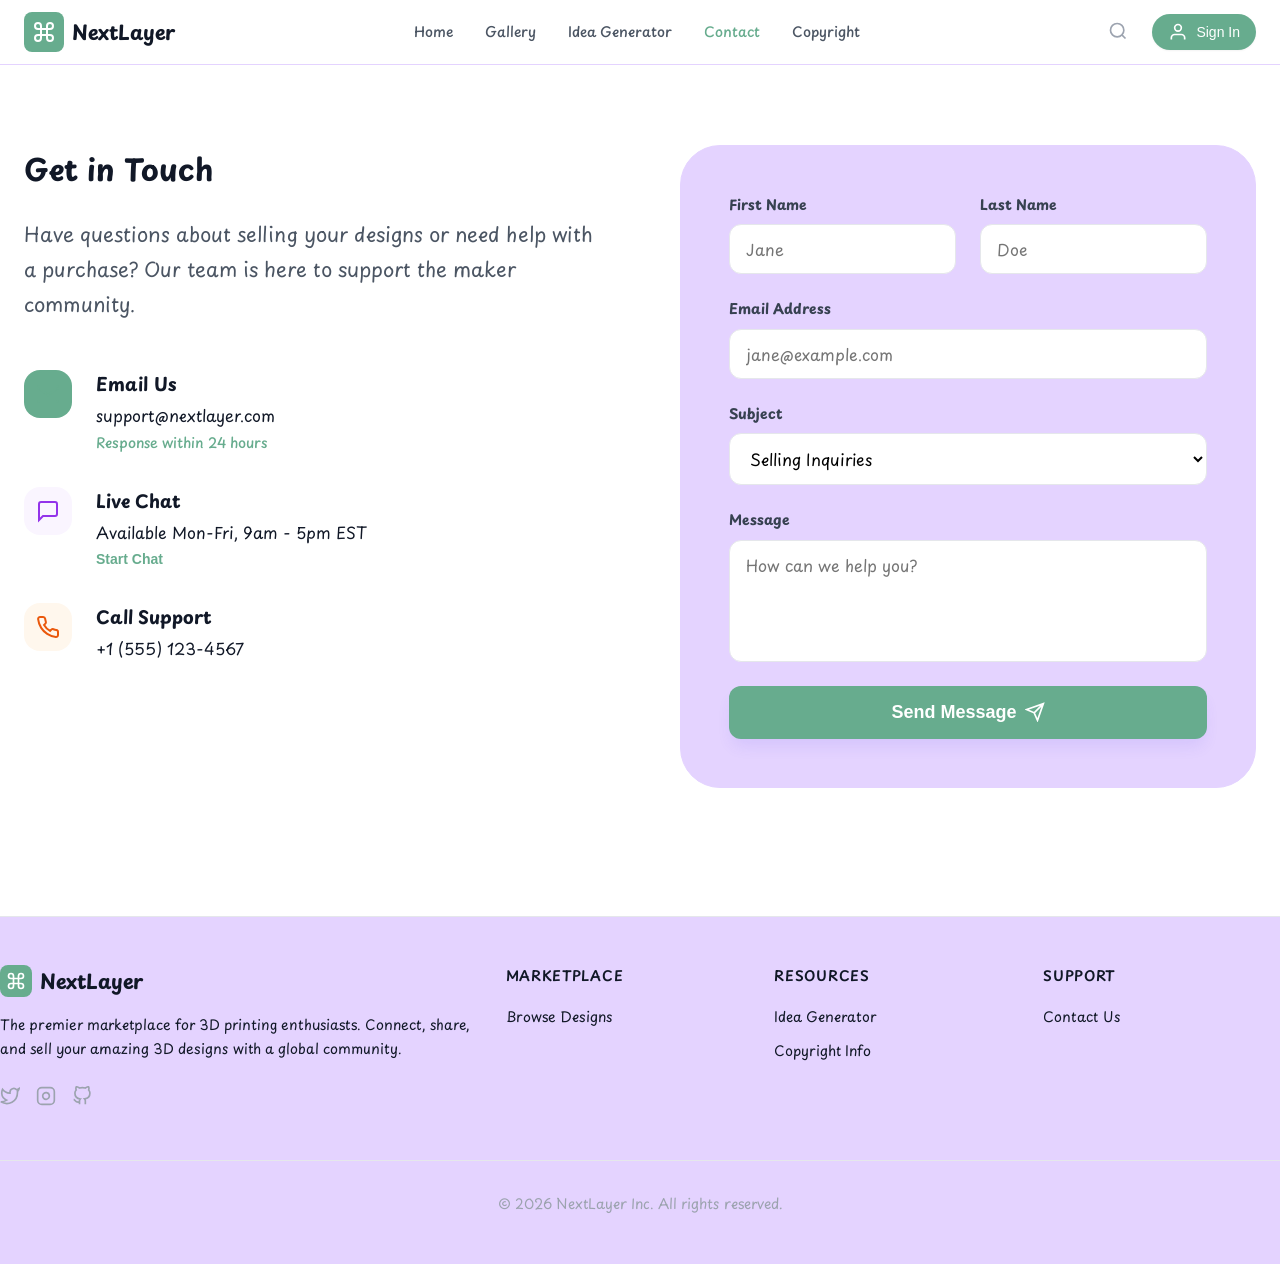
==== commit 983655ee: "Update contact.html" ====
--- a/contact.html
+++ b/contact.html
@@ -7,7 +7,7 @@
     <link rel="stylesheet" href="styles/main.css">
     <link rel="preconnect" href="https://fonts.googleapis.com">
     <link rel="preconnect" href="https://fonts.gstatic.com" crossorigin>
-    <link href="https://fonts.googleapis.com/css2?family=Inter:wght@400;500;600;700;800;900&display=swap" rel="stylesheet">
+    <link href="https://fonts.googleapis.com/css2?family=Playpen+Sans:wght@100..800&display=swap" rel="stylesheet">
 </head>
 <body>
     <!-- Navigation -->
